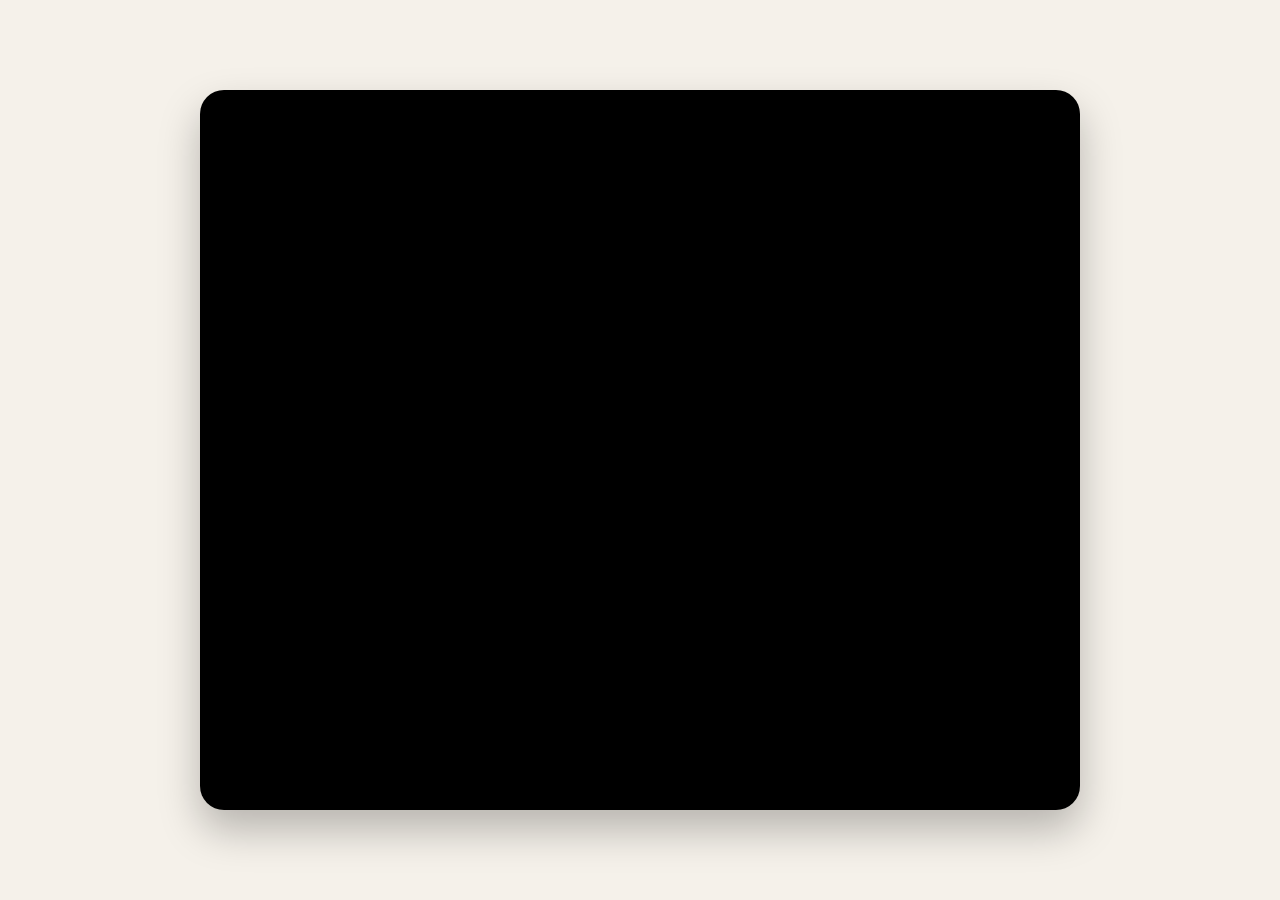
==== index.html @ 46df94d5 "Add interactive story structure with video choices and review modal - Created index.html for the mai" ====
<!doctype html>
<html lang="en">
<head>
  <meta charset="utf-8" />
  <meta name="viewport" content="width=device-width, initial-scale=1" />
  <title>Interactive Story</title>
  <link rel="stylesheet" href="styles.css">
</head>

<body>
  <div class="video-container">
    <video id="mainVideo" autoplay muted playsinline>
      <source src="Videos/vid1.mp4" type="video/mp4">
      Your browser does not support the video tag.
    </video>

    <!-- Choice overlay -->
    <div class="overlay" id="choiceOverlay">
      <div class="choices">
        <button class="btn" data-video="Videos/vid2.mp4">Option A</button>
        <button class="btn" data-video="Videos/vid3.mp4">Option B</button>
      </div>
    </div>

    <!-- End screen overlay -->
    <div class="overlay" id="endOverlay">
      <div class="end-card" id="endCard"></div>

      <!-- Review modal -->
      <div class="modal" id="reviewModal" aria-hidden="true">
        <div class="modal-card" role="dialog" aria-modal="true">
          <h4>Review</h4>
          <p id="reviewText"></p>
          <div class="modal-actions">
            <button class="btn-close" id="closeReviewBtn">Close</button>
          </div>
        </div>
      </div>
    </div>
  </div>

  <script src="script.js"></script>
</body>
</html>
---- styles.css ----
html, body{
  margin: 0;
  padding: 0;
  height: 100vh;
  background: #f5f1ea;
  font-family: Arial, sans-serif;
  display: flex;
  justify-content: center;
  align-items: center;
}

/* 80% centered container */
.video-container{
  position: relative;
  width: 80%;
  max-width: 1100px;
  height: 80vh;
  background: #000;
  border-radius: 24px;
  overflow: hidden;
  box-shadow: 0 20px 40px rgba(0,0,0,0.25);
}

/* Video */
video{
  width: 100%;
  height: 100%;
  object-fit: cover;
  opacity: 1;
  transition: opacity 500ms ease;
}

video.fade-out{
  opacity: 0;
}

/* Generic overlay */
.overlay{
  position: absolute;
  inset: 0;
  display: flex;
  justify-content: center;
  align-items: center;
  background: rgba(0,0,0,0.45);
  opacity: 0;
  pointer-events: none;
  transition: opacity 300ms ease;
}

.overlay.show{
  opacity: 1;
  pointer-events: all;
}

/* Choice buttons */
.choices{
  display: flex;
  gap: 28px;
}

.btn{
  padding: 16px 40px;
  border: none;
  border-radius: 14px;
  font-size: 16px;
  cursor: pointer;
  background: #fff;
  transition: transform 0.18s ease;
}

.btn:hover{
  transform: scale(1.06);
}

/* End screen card */
.end-card{
  background: #e6cbe3;
  color: #374151;
  padding: 50px;
  border-radius: 20px;
  text-align: center;
  width: min(800px, 90%);
  box-shadow: 0 10px 30px rgba(0,0,0,0.15);
}

.end-card h2{
  margin: 0 0 18px;
  font-size: 42px;
}

/* Modal on top of end overlay */
.modal{
  position: absolute;
  inset: 0;
  display: flex;
  justify-content: center;
  align-items: center;
  background: rgba(0,0,0,0.6);
  opacity: 0;
  pointer-events: none;
  transition: opacity 200ms ease;
}

.modal.show{
  opacity: 1;
  pointer-events: all;
}

.modal-card{
  background: #fff;
  padding: 24px;
  border-radius: 16px;
  width: min(520px, 90%);
  box-shadow: 0 18px 60px rgba(0,0,0,0.35);
}

.modal-card h4{
  margin: 0 0 10px;
  font-size: 20px;
}

.modal-card p{
  margin: 0;
  line-height: 1.55;
  font-size: 16px;
}

.modal-actions{
  text-align: right;
  margin-top: 16px;
}

.btn-close{
  padding: 10px 14px;
  border: none;
  border-radius: 10px;
  cursor: pointer;
  background: #111;
  color: #fff;
}
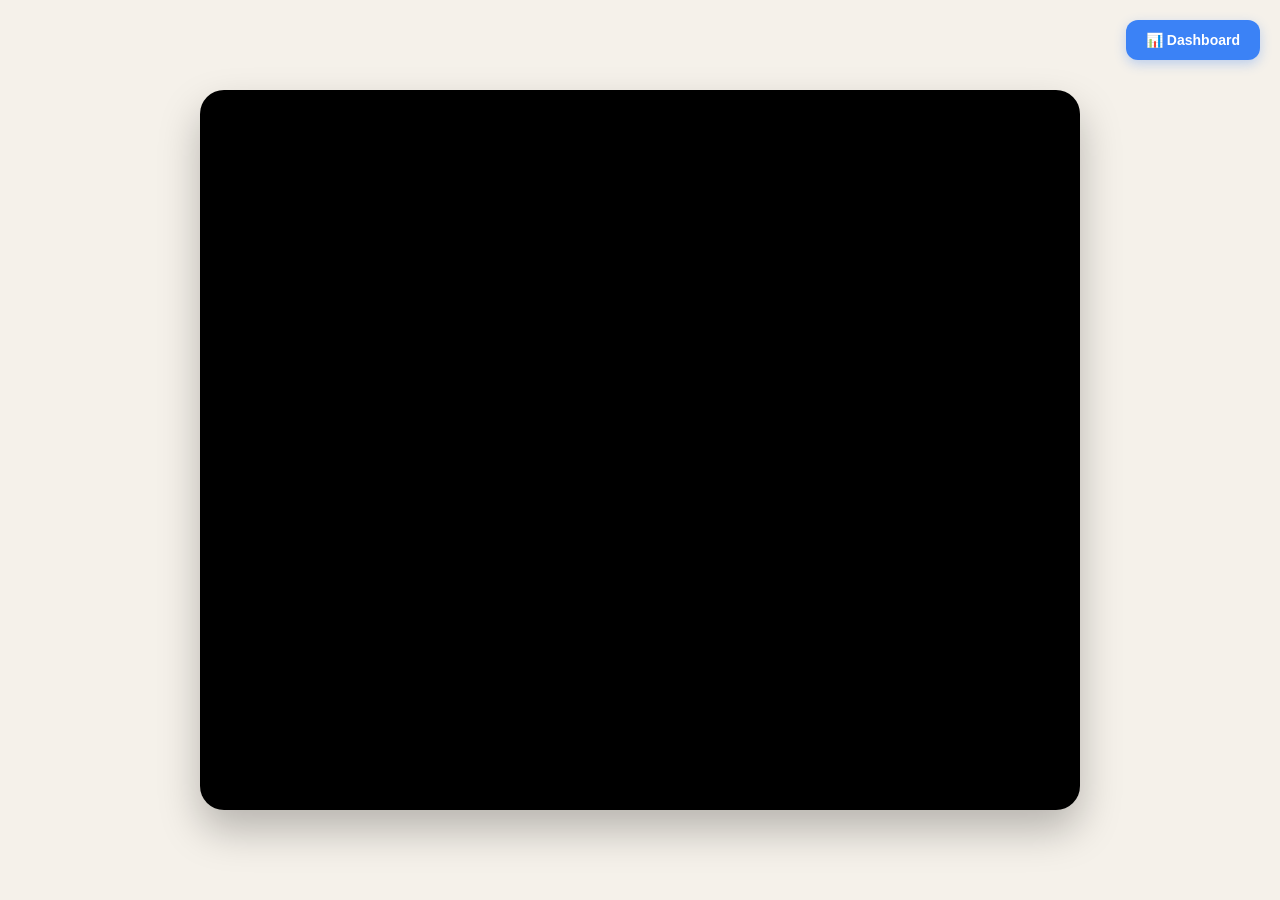
==== commit 787f2b08: "Dashboard and survey" ====
--- a/index.html
+++ b/index.html
@@ -8,6 +8,8 @@
 </head>
 
 <body>
+  <a href="dashboard.html" class="dashboard-link" title="View Dashboard">📊 Dashboard</a>
+  
   <div class="video-container">
     <video id="mainVideo" autoplay muted playsinline>
       <source src="Videos/vid1.mp4" type="video/mp4">
@@ -37,6 +39,61 @@
         </div>
       </div>
     </div>
+
+    <!-- Reflection Form Overlay -->
+    <div class="overlay" id="reflectionOverlay">
+      <div class="reflection-form-container">
+        <h2>Reflection Dashboard</h2>
+        <p class="form-subtitle">Share your thoughts about this experience</p>
+        <form id="reflectionForm">
+          <div class="form-group">
+            <label for="studentName">Your Name</label>
+            <input type="text" id="studentName" name="studentName" required placeholder="Enter your name">
+          </div>
+
+          <div class="form-group">
+            <label for="mainTakeaway">What was your main takeaway from this story?</label>
+            <textarea id="mainTakeaway" name="mainTakeaway" rows="4" required placeholder="Share your thoughts..."></textarea>
+          </div>
+
+          <div class="form-group">
+            <label for="emotionalResponse">How did this story make you feel?</label>
+            <select id="emotionalResponse" name="emotionalResponse" required>
+              <option value="">Select an emotion...</option>
+              <option value="inspired">Inspired</option>
+              <option value="thoughtful">Thoughtful</option>
+              <option value="empowered">Empowered</option>
+              <option value="curious">Curious</option>
+              <option value="concerned">Concerned</option>
+              <option value="other">Other</option>
+            </select>
+          </div>
+
+          <div class="form-group">
+            <label for="confidence">Rate your confidence level (1-10)</label>
+            <input type="range" id="confidence" name="confidence" min="1" max="10" value="5">
+            <span class="range-value" id="confidenceValue">5</span>
+          </div>
+
+          <div class="form-group">
+            <label for="additionalComments">Additional Comments (Optional)</label>
+            <textarea id="additionalComments" name="additionalComments" rows="3" placeholder="Any other thoughts you'd like to share..."></textarea>
+          </div>
+
+          <div class="form-actions">
+            <button type="submit" class="btn btn-submit">Submit Reflection</button>
+            <button type="button" class="btn btn-secondary" id="closeReflectionBtn">Close</button>
+          </div>
+        </form>
+
+        <!-- Success Message -->
+        <div class="success-message" id="successMessage">
+          <h3>✓ Thank you!</h3>
+          <p>Your reflection has been submitted successfully.</p>
+          <button class="btn" id="closeSuccessBtn">Close</button>
+        </div>
+      </div>
+    </div>
   </div>
 
   <script src="script.js"></script>
--- a/styles.css
+++ b/styles.css
@@ -7,6 +7,29 @@
   display: flex;
   justify-content: center;
   align-items: center;
+}
+
+/* Dashboard Link */
+.dashboard-link {
+  position: fixed;
+  top: 20px;
+  right: 20px;
+  background: #3b82f6;
+  color: #fff;
+  padding: 12px 20px;
+  border-radius: 12px;
+  text-decoration: none;
+  font-weight: 600;
+  font-size: 14px;
+  box-shadow: 0 4px 12px rgba(59, 130, 246, 0.3);
+  transition: all 0.2s ease;
+  z-index: 1000;
+}
+
+.dashboard-link:hover {
+  background: #2563eb;
+  transform: translateY(-2px);
+  box-shadow: 0 6px 16px rgba(59, 130, 246, 0.4);
 }
 
 /* 80% centered container */
@@ -137,4 +160,168 @@
   cursor: pointer;
   background: #111;
   color: #fff;
+}
+
+/* Reflection Form Styles */
+.reflection-form-container {
+  background: #fff;
+  padding: 40px;
+  border-radius: 20px;
+  width: min(650px, 90%);
+  max-height: 85vh;
+  overflow-y: auto;
+  box-shadow: 0 20px 60px rgba(0,0,0,0.3);
+}
+
+.reflection-form-container h2 {
+  margin: 0 0 8px;
+  font-size: 32px;
+  color: #1f2937;
+  text-align: center;
+}
+
+.form-subtitle {
+  text-align: center;
+  color: #6b7280;
+  margin: 0 0 30px;
+  font-size: 15px;
+}
+
+.form-group {
+  margin-bottom: 24px;
+}
+
+.form-group label {
+  display: block;
+  margin-bottom: 8px;
+  font-weight: 600;
+  color: #374151;
+  font-size: 15px;
+}
+
+.form-group input[type="text"],
+.form-group textarea,
+.form-group select {
+  width: 100%;
+  padding: 12px 16px;
+  border: 2px solid #e5e7eb;
+  border-radius: 10px;
+  font-size: 15px;
+  font-family: Arial, sans-serif;
+  transition: border-color 0.2s ease;
+  box-sizing: border-box;
+}
+
+.form-group input[type="text"]:focus,
+.form-group textarea:focus,
+.form-group select:focus {
+  outline: none;
+  border-color: #9333ea;
+}
+
+.form-group textarea {
+  resize: vertical;
+  min-height: 80px;
+}
+
+.form-group input[type="range"] {
+  width: calc(100% - 60px);
+  margin-right: 12px;
+  vertical-align: middle;
+}
+
+.range-value {
+  display: inline-block;
+  width: 40px;
+  text-align: center;
+  font-weight: 700;
+  font-size: 18px;
+  color: #9333ea;
+  vertical-align: middle;
+}
+
+.form-actions {
+  display: flex;
+  gap: 12px;
+  margin-top: 32px;
+}
+
+.btn-submit {
+  flex: 1;
+  background: #9333ea !important;
+  color: #fff !important;
+  font-weight: 600;
+  padding: 14px 32px !important;
+}
+
+.btn-submit:hover {
+  background: #7e22ce !important;
+}
+
+.btn-secondary {
+  flex: 0.5;
+  background: #e5e7eb !important;
+  color: #374151 !important;
+}
+
+.btn-secondary:hover {
+  background: #d1d5db !important;
+}
+
+.btn-reflection {
+  background: #9333ea !important;
+  color: #fff !important;
+}
+
+.btn-reflection:hover {
+  background: #7e22ce !important;
+}
+
+.btn-dashboard {
+  background: #3b82f6 !important;
+  color: #fff !important;
+  text-decoration: none;
+  display: inline-block;
+}
+
+.btn-dashboard:hover {
+  background: #2563eb !important;
+}
+
+/* Success Message */
+.success-message {
+  display: none;
+  text-align: center;
+  padding: 20px;
+}
+
+.success-message h3 {
+  color: #059669;
+  font-size: 28px;
+  margin: 0 0 12px;
+}
+
+.success-message p {
+  color: #6b7280;
+  margin: 0 0 24px;
+  font-size: 16px;
+}
+
+/* Scrollbar styling for form container */
+.reflection-form-container::-webkit-scrollbar {
+  width: 8px;
+}
+
+.reflection-form-container::-webkit-scrollbar-track {
+  background: #f1f1f1;
+  border-radius: 10px;
+}
+
+.reflection-form-container::-webkit-scrollbar-thumb {
+  background: #9333ea;
+  border-radius: 10px;
+}
+
+.reflection-form-container::-webkit-scrollbar-thumb:hover {
+  background: #7e22ce;
 }
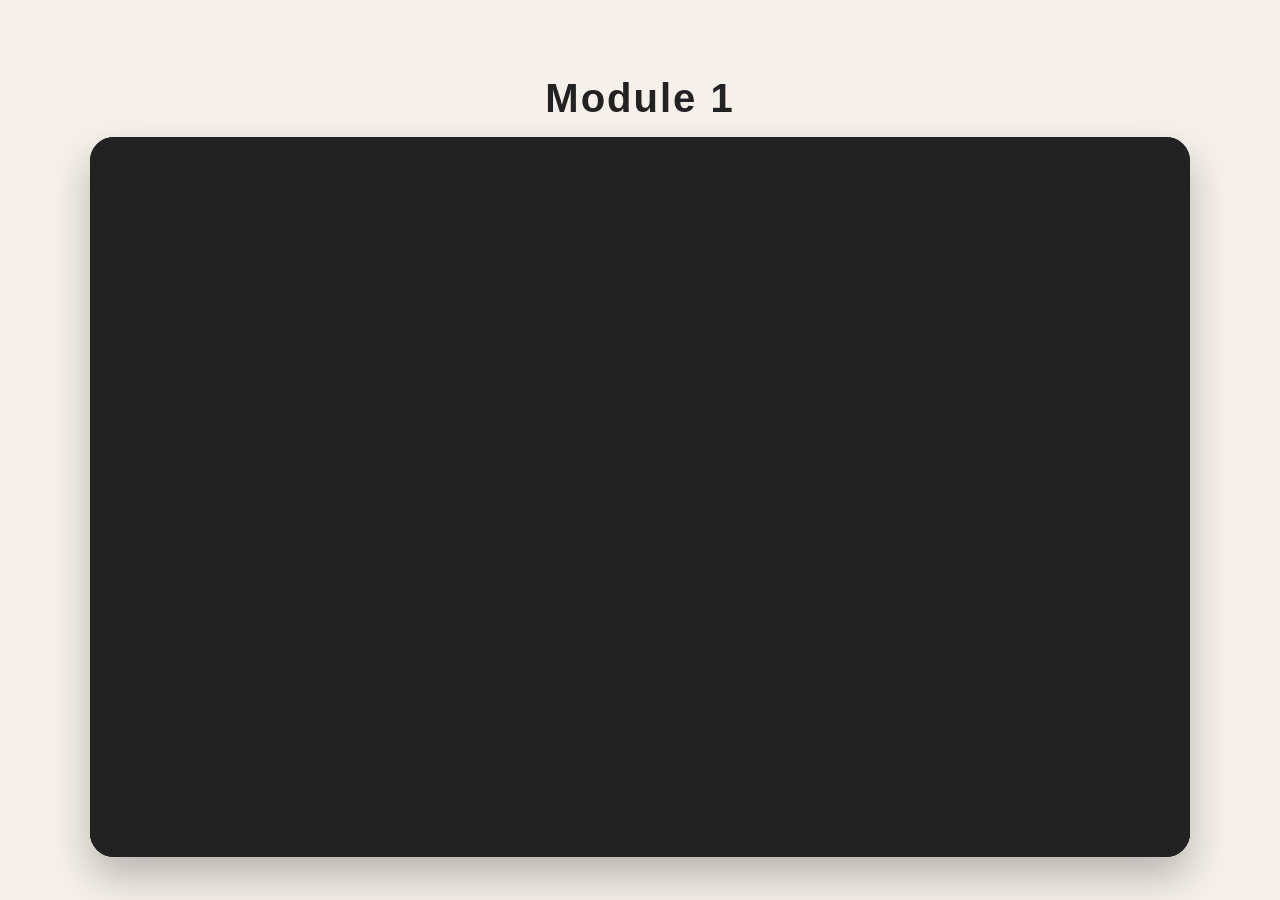
==== commit 683f37db: "Refactor layout and styles for main video module; remove dashboard link and update video transition " ====
--- a/index.html
+++ b/index.html
@@ -8,11 +8,20 @@
 </head>
 
 <body>
-  <a href="dashboard.html" class="dashboard-link" title="View Dashboard">📊 Dashboard</a>
-  
-  <div class="video-container">
+  <!-- <a href="dashboard.html" class="dashboard-link" title="View Dashboard">📊 Dashboard</a> -->
+
+  <div class="main-wrapper">
+    <h1 class="main-title">Module 1</h1>
+    <div class="video-container">
     <video id="mainVideo" autoplay muted playsinline>
       <source src="Videos/vid1.mp4" type="video/mp4">
+      <!-- Poster image to prevent black screen -->
+    </video>
+    <style>
+      #mainVideo {
+        background: #222;
+      }
+    </style>
       Your browser does not support the video tag.
     </video>
 
@@ -97,5 +106,7 @@
   </div>
 
   <script src="script.js"></script>
+    </div>
+  </div>
 </body>
 </html>
--- a/styles.css
+++ b/styles.css
@@ -1,3 +1,58 @@
+/* Ensure title is above video, not beside */
+.main-wrapper {
+  display: flex;
+  flex-direction: column;
+  align-items: center;
+  width: 100%;
+}
+
+.main-title {
+  text-align: center;
+  font-size: 2.5rem;
+  font-weight: bold;
+  margin: 32px 0 16px 0;
+  color: #222;
+  letter-spacing: 2px;
+  font-family: 'Segoe UI', Arial, sans-serif;
+}
+
+.video-container {
+  margin: 0 auto;
+}
+/* Centered main title */
+/* Overlay title on top of video */
+.main-title {
+  text-align: center;
+  font-size: 2.5rem;
+  font-weight: bold;
+  margin: 32px 0 16px 0;
+  color: #222;
+  letter-spacing: 2px;
+  font-family: 'Segoe UI', Arial, sans-serif;
+}
+
+.video-container {
+  position: relative;
+}
+/* Fade-in and fade-out for video transitions */
+#mainVideo.fade-out {
+  opacity: 0;
+  transition: opacity 0.4s ease;
+}
+#mainVideo.fade-in {
+  opacity: 1;
+  transition: opacity 0.4s ease;
+}
+/* Smooth fade-in for overlays */
+.overlay {
+  opacity: 0;
+  transition: opacity 0.5s ease;
+  pointer-events: none;
+}
+.overlay.show {
+  opacity: 1;
+  pointer-events: auto;
+}
 html, body{
   margin: 0;
   padding: 0;
@@ -32,10 +87,10 @@
   box-shadow: 0 6px 16px rgba(59, 130, 246, 0.4);
 }
 
-/* 80% centered container */
+/* 100% centered container */
 .video-container{
   position: relative;
-  width: 80%;
+  width: 100%;
   max-width: 1100px;
   height: 80vh;
   background: #000;
@@ -73,6 +128,14 @@
 .overlay.show{
   opacity: 1;
   pointer-events: all;
+}
+
+/* Reflection overlay - make it break out and appear centered */
+#reflectionOverlay {
+  position: fixed;
+  inset: 0;
+  background: rgba(0,0,0,0.75);
+  z-index: 9999;
 }
 
 /* Choice buttons */
@@ -97,9 +160,9 @@
 
 /* End screen card */
 .end-card{
-  background: #e6cbe3;
+  background: #888888;
   color: #374151;
-  padding: 50px;
+  padding: 25px;
   border-radius: 20px;
   text-align: center;
   width: min(800px, 90%);
@@ -170,7 +233,8 @@
   width: min(650px, 90%);
   max-height: 85vh;
   overflow-y: auto;
-  box-shadow: 0 20px 60px rgba(0,0,0,0.3);
+  box-shadow: 0 20px 60px rgba(0,0,0,0.5);
+  margin: 20px;
 }
 
 .reflection-form-container h2 {
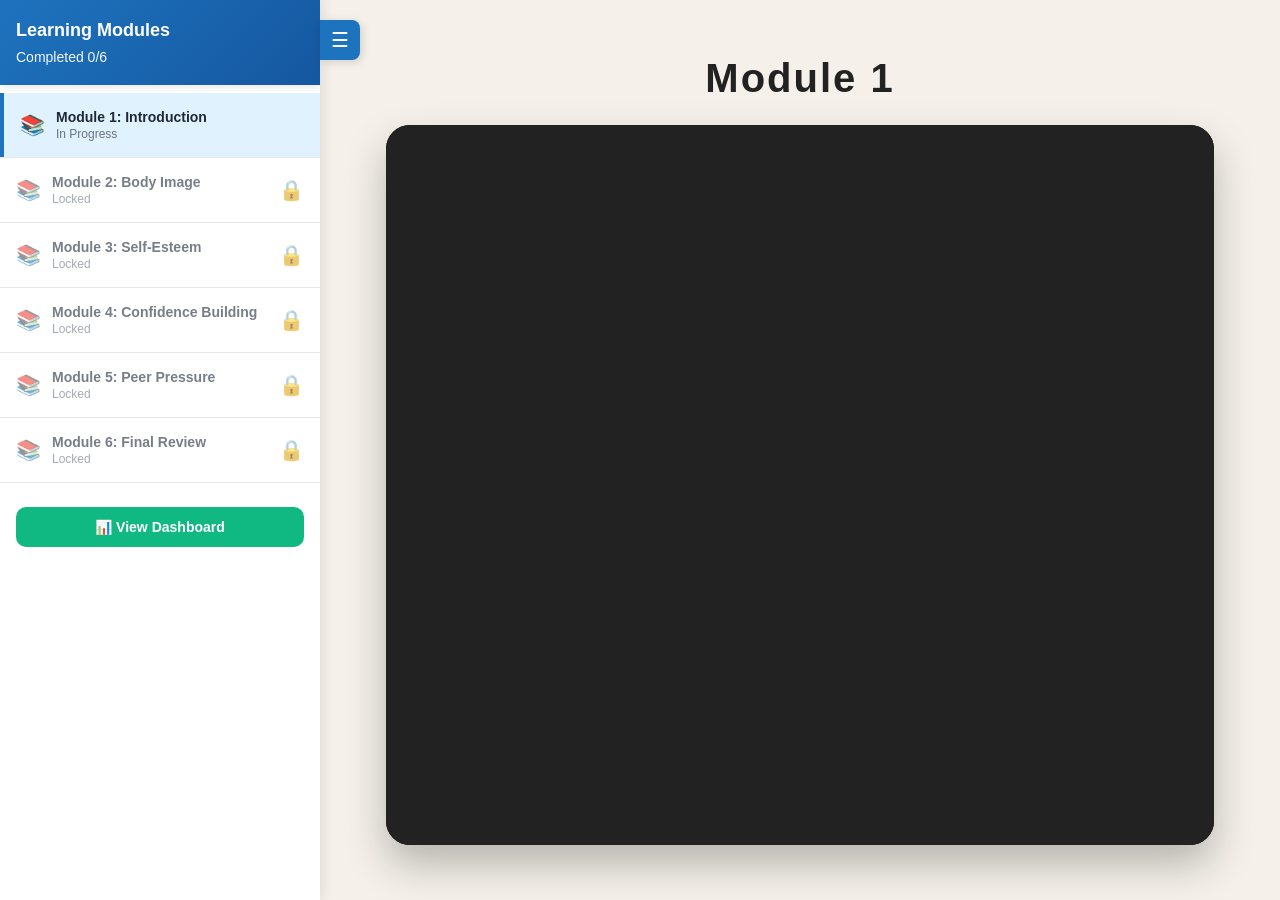
==== commit bb9e6c1a: "sidebar" ====
--- a/index.html
+++ b/index.html
@@ -8,11 +8,31 @@
 </head>
 
 <body>
-  <!-- <a href="dashboard.html" class="dashboard-link" title="View Dashboard">📊 Dashboard</a> -->
+  <!-- Sidebar Toggle Button (Outside Sidebar) -->
+  <button class="sidebar-toggle" id="sidebarToggle">
+    <span class="toggle-icon">☰</span>
+  </button>
 
-  <div class="main-wrapper">
-    <h1 class="main-title">Module 1</h1>
-    <div class="video-container">
+  <!-- Module Sidebar -->
+  <aside class="module-sidebar" id="moduleSidebar">
+    <div class="sidebar-content">
+      <div class="sidebar-header">
+        <h2>Learning Modules</h2>
+        <div class="progress-indicator" id="progressIndicator">Completed 0/6</div>
+      </div>
+      <div class="module-list" id="moduleList">
+        <!-- Modules will be dynamically inserted here -->
+      </div>
+      <a href="dashboard.html" class="dashboard-link-sidebar" title="View Dashboard">
+        📊 View Dashboard
+      </a>
+    </div>
+  </aside>
+
+  <div class="main-content">
+    <div class="main-wrapper">
+      <h1 class="main-title" id="moduleTitle">Module 1</h1>
+      <div class="video-container">
     <video id="mainVideo" autoplay muted playsinline>
       <source src="Videos/vid1.mp4" type="video/mp4">
       <!-- Poster image to prevent black screen -->
@@ -103,10 +123,9 @@
         </div>
       </div>
     </div>
+    </div>
   </div>
 
   <script src="script.js"></script>
-    </div>
-  </div>
 </body>
 </html>
--- a/styles.css
+++ b/styles.css
@@ -1,67 +1,334 @@
+/* Module Sidebar (Assessment Style) */
+.module-sidebar {
+  position: fixed;
+  left: 0;
+  top: 0;
+  width: 320px;
+  height: 100vh;
+  background: #fff;
+  box-shadow: 2px 0 12px rgba(0, 0, 0, 0.1);
+  z-index: 1000;
+  overflow-y: auto;
+  overflow-x: hidden;
+  transition: transform 0.3s ease;
+}
+
+.module-sidebar::-webkit-scrollbar {
+  width: 8px;
+}
+
+.module-sidebar::-webkit-scrollbar-track {
+  background: #f3f4f6;
+}
+
+.module-sidebar::-webkit-scrollbar-thumb {
+  background: #9ca3af;
+  border-radius: 4px;
+}
+
+.module-sidebar::-webkit-scrollbar-thumb:hover {
+  background: #6b7280;
+}
+
+.module-sidebar.collapsed {
+  transform: translateX(-320px);
+}
+
+.sidebar-toggle {
+  position: fixed;
+  left: 320px;
+  top: 20px;
+  width: 40px;
+  height: 40px;
+  background: #1e73be;
+  border: none;
+  border-radius: 0 8px 8px 0;
+  color: #fff;
+  font-size: 20px;
+  cursor: pointer;
+  display: flex;
+  align-items: center;
+  justify-content: center;
+  box-shadow: 2px 2px 8px rgba(0, 0, 0, 0.15);
+  transition: all 0.3s ease;
+  z-index: 1001;
+}
+
+.sidebar-toggle:hover {
+  background: #155a8a;
+}
+
+.sidebar-content {
+  padding: 0;
+  width: 100%;
+  box-sizing: border-box;
+}
+
+.sidebar-header {
+  background: linear-gradient(135deg, #1e73be 0%, #1557a0 100%);
+  color: #fff;
+  padding: 20px 16px;
+  box-shadow: 0 2px 8px rgba(0, 0, 0, 0.1);
+}
+
+.sidebar-header h2 {
+  margin: 0 0 8px;
+  font-size: 18px;
+  font-weight: 700;
+  word-wrap: break-word;
+}
+
+.progress-indicator {
+  font-size: 14px;
+  opacity: 0.95;
+  font-weight: 500;
+}
+
+.module-list {
+  padding: 8px 0;
+}
+
+.module-item-wrapper {
+  border-bottom: 1px solid #e5e7eb;
+}
+
+.module-item {
+  display: flex;
+  align-items: center;
+  justify-content: space-between;
+  padding: 16px;
+  cursor: pointer;
+  transition: background 0.2s ease;
+  background: #fff;
+  border: none;
+  width: 100%;
+  text-align: left;
+  font-family: Arial, sans-serif;
+  box-sizing: border-box;
+}
+
+.module-item:hover:not(.locked) {
+  background: #f3f4f6;
+}
+
+.module-item.active {
+  background: #e0f2fe;
+  border-left: 4px solid #1e73be;
+}
+
+.module-item.locked {
+  cursor: not-allowed;
+  opacity: 0.6;
+}
+
+.module-item-left {
+  display: flex;
+  align-items: center;
+  gap: 12px;
+  flex: 1;
+}
+
+.module-icon {
+  font-size: 20px;
+  width: 24px;
+  text-align: center;
+}
+
+.module-info {
+  flex: 1;
+}
+
+.module-name {
+  font-size: 14px;
+  font-weight: 600;
+  color: #1f2937;
+  margin-bottom: 2px;
+  word-wrap: break-word;
+  overflow-wrap: break-word;
+}
+
+.module-status-text {
+  font-size: 12px;
+  color: #6b7280;
+}
+
+.module-status-icon {
+  font-size: 20px;
+  min-width: 24px;
+}
+
+.module-status-icon.completed {
+  color: #10b981;
+}
+
+.module-status-icon.locked {
+  color: #9ca3af;
+}
+
+.dashboard-link-sidebar {
+  display: block;
+  margin: 16px;
+  padding: 12px 16px;
+  background: #10b981;
+  color: #fff;
+  text-decoration: none;
+  border-radius: 10px;
+  text-align: center;
+  font-weight: 600;
+  font-size: 14px;
+  transition: background 0.2s ease;
+  box-sizing: border-box;
+}
+
+.dashboard-link-sidebar:hover {
+  background: #059669;
+}
+
+/* Module Unlocked Notification */
+.module-unlocked-notification {
+  position: fixed;
+  top: 20px;
+  right: 24px;
+  background: #fff;
+  border-radius: 16px;
+  padding: 20px 24px;
+  box-shadow: 0 10px 30px rgba(0, 0, 0, 0.2);
+  z-index: 10000;
+  opacity: 0;
+  transform: translateX(400px);
+  transition: all 0.3s ease;
+  border: 2px solid #10b981;
+}
+
+.module-unlocked-notification.show {
+  opacity: 1;
+  transform: translateX(0);
+}
+
+.notification-content {
+  display: flex;
+  align-items: center;
+  gap: 16px;
+}
+
+.notification-icon {
+  font-size: 32px;
+}
+
+.notification-title {
+  font-weight: 700;
+  font-size: 16px;
+  color: #1f2937;
+  margin-bottom: 4px;
+}
+
+.notification-text {
+  font-size: 14px;
+  color: #6b7280;
+}
+
+/* Adjust main content for sidebar */
+.main-content {
+  margin-left: 320px;
+  transition: margin-left 0.3s ease;
+  min-height: 100vh;
+  display: flex;
+  justify-content: center;
+  align-items: center;
+  padding: 20px;
+  box-sizing: border-box;
+}
+
+.module-sidebar.collapsed ~ .main-content {
+  margin-left: 0;
+}
+
+/* Adjust body padding */
+body {
+  padding-top: 0;
+  margin: 0;
+}
+
 /* Ensure title is above video, not beside */
 .main-wrapper {
   display: flex;
   flex-direction: column;
   align-items: center;
   width: 100%;
+  max-width: 1200px;
+  margin: 0 auto;
 }
 
 .main-title {
   text-align: center;
   font-size: 2.5rem;
   font-weight: bold;
-  margin: 32px 0 16px 0;
+  margin: 0 0 24px 0;
   color: #222;
   letter-spacing: 2px;
   font-family: 'Segoe UI', Arial, sans-serif;
-}
-
-.video-container {
-  margin: 0 auto;
-}
-/* Centered main title */
-/* Overlay title on top of video */
-.main-title {
-  text-align: center;
-  font-size: 2.5rem;
-  font-weight: bold;
-  margin: 32px 0 16px 0;
-  color: #222;
-  letter-spacing: 2px;
-  font-family: 'Segoe UI', Arial, sans-serif;
+  width: 100%;
 }
 
 .video-container {
   position: relative;
-}
-/* Fade-in and fade-out for video transitions */
+  width: 90%;
+  max-width: 1100px;
+  height: 80vh;
+  background: #000;
+  border-radius: 24px;
+  overflow: hidden;
+  box-shadow: 0 20px 40px rgba(0,0,0,0.25);
+}
+
+/* Video */
+video{
+  width: 100%;
+  height: 100%;
+  object-fit: cover;
+  opacity: 1;
+  transition: opacity 500ms ease;
+  display: block;
+}
+
+video.fade-out{
+  opacity: 0;
+}
+
 #mainVideo.fade-out {
   opacity: 0;
   transition: opacity 0.4s ease;
 }
+
 #mainVideo.fade-in {
   opacity: 1;
   transition: opacity 0.4s ease;
 }
-/* Smooth fade-in for overlays */
-.overlay {
+
+/* Generic overlay */
+.overlay{
+  position: absolute;
+  inset: 0;
+  display: flex;
+  justify-content: center;
+  align-items: center;
+  background: rgba(0,0,0,0.45);
   opacity: 0;
-  transition: opacity 0.5s ease;
   pointer-events: none;
-}
-.overlay.show {
+  transition: opacity 300ms ease;
+}
+
+.overlay.show{
   opacity: 1;
-  pointer-events: auto;
+  pointer-events: all;
 }
 html, body{
   margin: 0;
   padding: 0;
-  height: 100vh;
+  min-height: 100vh;
   background: #f5f1ea;
   font-family: Arial, sans-serif;
-  display: flex;
-  justify-content: center;
-  align-items: center;
+  overflow-x: hidden;
 }
 
 /* Dashboard Link */
@@ -87,49 +354,6 @@
   box-shadow: 0 6px 16px rgba(59, 130, 246, 0.4);
 }
 
-/* 100% centered container */
-.video-container{
-  position: relative;
-  width: 100%;
-  max-width: 1100px;
-  height: 80vh;
-  background: #000;
-  border-radius: 24px;
-  overflow: hidden;
-  box-shadow: 0 20px 40px rgba(0,0,0,0.25);
-}
-
-/* Video */
-video{
-  width: 100%;
-  height: 100%;
-  object-fit: cover;
-  opacity: 1;
-  transition: opacity 500ms ease;
-}
-
-video.fade-out{
-  opacity: 0;
-}
-
-/* Generic overlay */
-.overlay{
-  position: absolute;
-  inset: 0;
-  display: flex;
-  justify-content: center;
-  align-items: center;
-  background: rgba(0,0,0,0.45);
-  opacity: 0;
-  pointer-events: none;
-  transition: opacity 300ms ease;
-}
-
-.overlay.show{
-  opacity: 1;
-  pointer-events: all;
-}
-
 /* Reflection overlay - make it break out and appear centered */
 #reflectionOverlay {
   position: fixed;
@@ -388,4 +612,61 @@
 
 .reflection-form-container::-webkit-scrollbar-thumb:hover {
   background: #7e22ce;
+}
+
+/* Responsive Design */
+@media (max-width: 768px) {
+  .module-sidebar {
+    width: 280px;
+  }
+  
+  .module-sidebar.collapsed {
+    transform: translateX(-280px);
+  }
+  
+  .main-content {
+    margin-left: 0;
+    padding: 12px;
+  }
+  
+  .module-sidebar:not(.collapsed) ~ .main-content {
+    margin-left: 280px;
+  }
+  
+  .main-wrapper {
+    width: 100%;
+  }
+  
+  .main-title {
+    font-size: 1.8rem;
+    margin: 0 0 16px 0;
+  }
+  
+  .video-container {
+    width: 100%;
+    height: 60vh;
+    border-radius: 16px;
+  }
+  
+  .module-unlocked-notification {
+    right: 12px;
+    left: 12px;
+    top: 20px;
+  }
+  
+  .notification-content {
+    gap: 12px;
+  }
+  
+  .notification-icon {
+    font-size: 24px;
+  }
+  
+  .notification-title {
+    font-size: 14px;
+  }
+  
+  .notification-text {
+    font-size: 12px;
+  }
 }
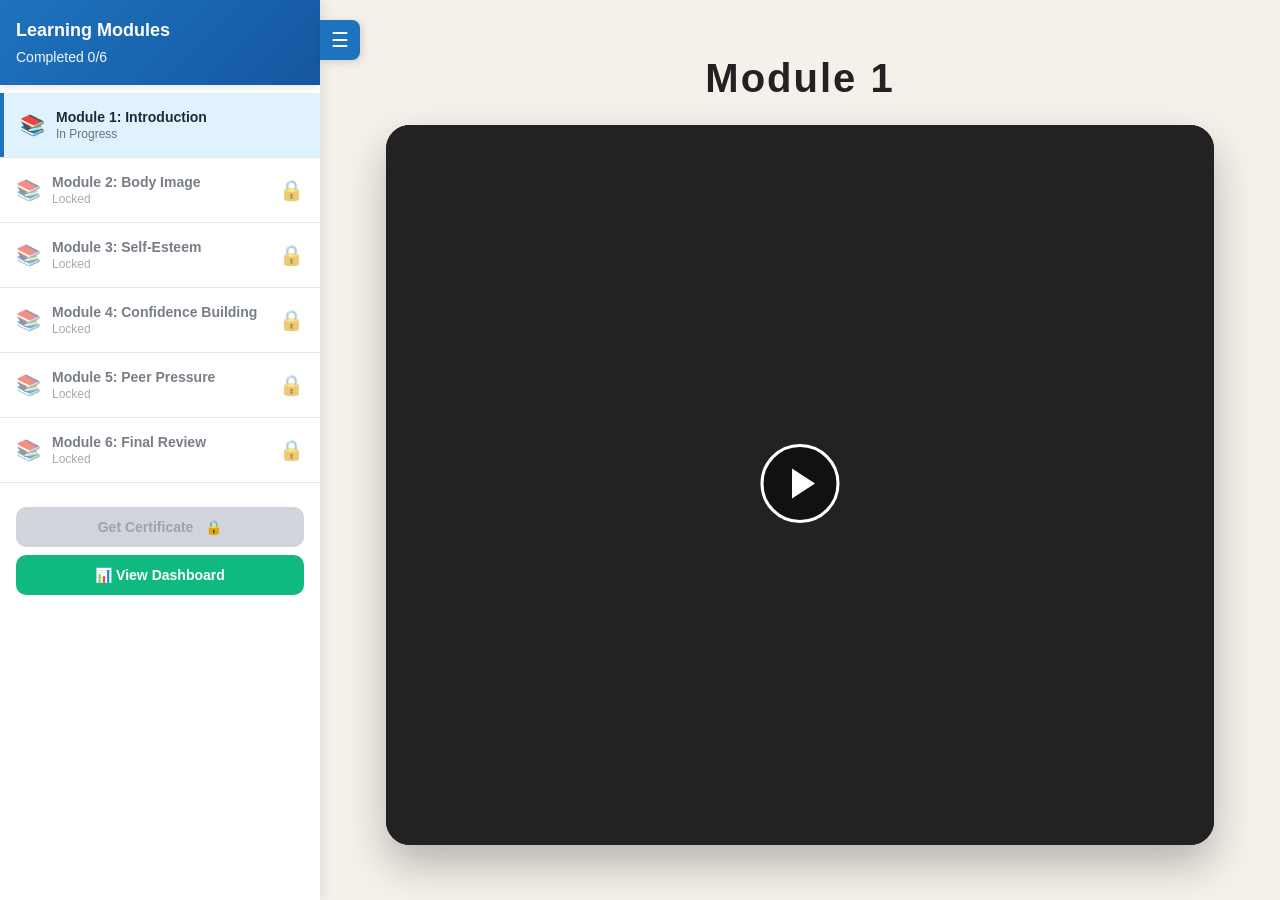
==== commit 896fd3d9: "Add certificate generation feature with UI and functionality; include play button for video replay" ====
--- a/index.html
+++ b/index.html
@@ -23,6 +23,11 @@
       <div class="module-list" id="moduleList">
         <!-- Modules will be dynamically inserted here -->
       </div>
+      <a href="certification.html" class="certificate-link-sidebar" id="certificateLink" title="Get Your Certificate">
+        <span class="cert-icon" id="certIcon">🏆</span> Get Certificate
+        <span class="cert-lock-icon" id="certLockIcon">🔒</span>
+        <span class="cert-tooltip" id="certTooltip">Complete all 6 modules to unlock</span>
+      </a>
       <a href="dashboard.html" class="dashboard-link-sidebar" title="View Dashboard">
         📊 View Dashboard
       </a>
@@ -33,23 +38,28 @@
     <div class="main-wrapper">
       <h1 class="main-title" id="moduleTitle">Module 1</h1>
       <div class="video-container">
-    <video id="mainVideo" autoplay muted playsinline>
+    <video id="mainVideo" muted playsinline>
       <source src="Videos/vid1.mp4" type="video/mp4">
-      <!-- Poster image to prevent black screen -->
+      Your browser does not support the video tag.
     </video>
+    <button class="play-button" id="playButton">
+      <svg width="80" height="80" viewBox="0 0 80 80" fill="none">
+        <circle cx="40" cy="40" r="38" stroke="white" stroke-width="3" fill="rgba(0,0,0,0.5)"/>
+        <path d="M32 25L55 40L32 55V25Z" fill="white"/>
+      </svg>
+    </button>
     <style>
       #mainVideo {
         background: #222;
       }
     </style>
-      Your browser does not support the video tag.
-    </video>
 
     <!-- Choice overlay -->
     <div class="overlay" id="choiceOverlay">
       <div class="choices">
         <button class="btn" data-video="Videos/vid2.mp4">Option A</button>
         <button class="btn" data-video="Videos/vid3.mp4">Option B</button>
+        <button class="btn btn-replay" id="replayBtn">🔄 Replay</button>
       </div>
     </div>
 
--- a/styles.css
+++ b/styles.css
@@ -165,9 +165,82 @@
   color: #9ca3af;
 }
 
+.certificate-link-sidebar {
+  display: block;
+  margin: 16px 16px 8px 16px;
+  padding: 12px 16px;
+  background: #f59e0b;
+  color: #fff;
+  text-decoration: none;
+  border-radius: 10px;
+  text-align: center;
+  font-weight: 600;
+  font-size: 14px;
+  transition: all 0.2s ease;
+  box-sizing: border-box;
+  position: relative;
+}
+
+.certificate-link-sidebar:hover:not(.disabled) {
+  background: #d97706;
+}
+
+.certificate-link-sidebar.disabled {
+  background: #d1d5db;
+  color: #9ca3af;
+  cursor: not-allowed;
+  pointer-events: all;
+}
+
+.cert-lock-icon {
+  display: none;
+  margin-left: 8px;
+}
+
+.certificate-link-sidebar.disabled .cert-lock-icon {
+  display: inline;
+}
+
+.certificate-link-sidebar.disabled .cert-icon {
+  display: none;
+}
+
+.cert-tooltip {
+  visibility: hidden;
+  opacity: 0;
+  position: absolute;
+  bottom: 110%;
+  left: 50%;
+  transform: translateX(-50%);
+  background: #1f2937;
+  color: #fff;
+  padding: 8px 12px;
+  border-radius: 6px;
+  font-size: 12px;
+  white-space: nowrap;
+  transition: all 0.2s ease;
+  z-index: 1000;
+  pointer-events: none;
+}
+
+.cert-tooltip::after {
+  content: '';
+  position: absolute;
+  top: 100%;
+  left: 50%;
+  transform: translateX(-50%);
+  border: 6px solid transparent;
+  border-top-color: #1f2937;
+}
+
+.certificate-link-sidebar.disabled:hover .cert-tooltip {
+  visibility: visible;
+  opacity: 1;
+}
+
 .dashboard-link-sidebar {
   display: block;
-  margin: 16px;
+  margin: 8px 16px 16px 16px;
   padding: 12px 16px;
   background: #10b981;
   color: #fff;
@@ -293,6 +366,33 @@
 
 video.fade-out{
   opacity: 0;
+}
+
+/* Play Button */
+.play-button {
+  position: absolute;
+  top: 50%;
+  left: 50%;
+  transform: translate(-50%, -50%);
+  background: transparent;
+  border: none;
+  cursor: pointer;
+  z-index: 10;
+  transition: all 0.3s ease;
+  padding: 0;
+}
+
+.play-button:hover {
+  transform: translate(-50%, -50%) scale(1.1);
+}
+
+.play-button:active {
+  transform: translate(-50%, -50%) scale(0.95);
+}
+
+.play-button.hidden {
+  opacity: 0;
+  pointer-events: none;
 }
 
 #mainVideo.fade-out {
@@ -365,7 +465,13 @@
 /* Choice buttons */
 .choices{
   display: flex;
-  gap: 28px;
+  flex-direction: column;
+  gap: 20px;
+  align-items: center;
+}
+
+.choices .btn:not(.btn-replay) {
+  min-width: 200px;
 }
 
 .btn{
@@ -381,6 +487,20 @@
 .btn:hover{
   transform: scale(1.06);
 }
+
+.btn-replay {
+  background: linear-gradient(135deg, #6366f1 0%, #8b5cf6 100%);
+  color: white;
+  font-weight: 600;
+  padding: 12px 32px;
+  font-size: 15px;
+  margin-top: 8px;
+}
+
+.btn-replay:hover {
+  background: linear-gradient(135deg, #4f46e5 0%, #7c3aed 100%);
+}
+
 
 /* End screen card */
 .end-card{
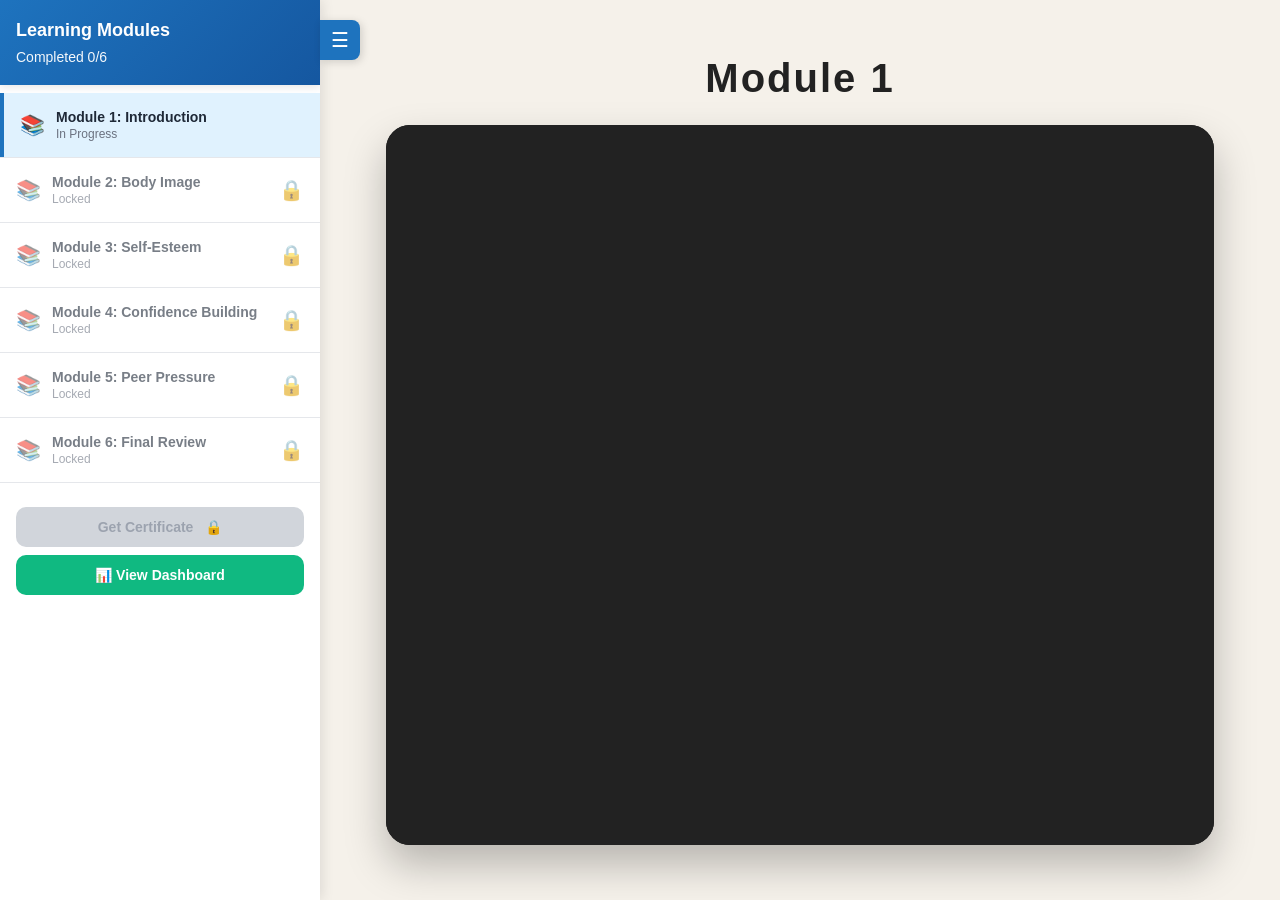
==== commit 79c99ee8: "Refactor video module to use YouTube API; remove local video files and update UI for choice interact" ====
--- a/index.html
+++ b/index.html
@@ -5,6 +5,7 @@
   <meta name="viewport" content="width=device-width, initial-scale=1" />
   <title>Interactive Story</title>
   <link rel="stylesheet" href="styles.css">
+  <script src="https://www.youtube.com/iframe_api"></script>
 </head>
 
 <body>
@@ -38,45 +39,37 @@
     <div class="main-wrapper">
       <h1 class="main-title" id="moduleTitle">Module 1</h1>
       <div class="video-container">
-    <video id="mainVideo" muted playsinline>
-      <source src="Videos/vid1.mp4" type="video/mp4">
-      Your browser does not support the video tag.
-    </video>
-    <button class="play-button" id="playButton">
-      <svg width="80" height="80" viewBox="0 0 80 80" fill="none">
-        <circle cx="40" cy="40" r="38" stroke="white" stroke-width="3" fill="rgba(0,0,0,0.5)"/>
-        <path d="M32 25L55 40L32 55V25Z" fill="white"/>
-      </svg>
-    </button>
+    <div id="mainVideo"></div>
     <style>
       #mainVideo {
+        width: 100%;
+        height: 100%;
         background: #222;
+      }
+      .video-container {
+        position: relative;
       }
     </style>
 
     <!-- Choice overlay -->
     <div class="overlay" id="choiceOverlay">
-      <div class="choices">
-        <button class="btn" data-video="Videos/vid2.mp4">Option A</button>
-        <button class="btn" data-video="Videos/vid3.mp4">Option B</button>
-        <button class="btn btn-replay" id="replayBtn">🔄 Replay</button>
+      <div class="choice-content">
+        <h2 class="choice-title" id="choiceTitle">What would you do?</h2>
+        <p class="choice-description" id="choiceDescription">Think carefully about your decision. Each choice leads to different outcomes.</p>
+        <div class="choices">
+          <button class="btn" data-video="vid2">Option A: See the Consequence</button>
+          <button class="btn" data-video="vid5">Option B: Natural Beauty</button>
+          <div class="choice-controls">
+            <button class="btn btn-back" id="goBackBtn" style="display: none;">← Go Back</button>
+            <button class="btn btn-replay" id="replayBtn">🔄 Replay</button>
+          </div>
+        </div>
       </div>
     </div>
 
     <!-- End screen overlay -->
     <div class="overlay" id="endOverlay">
       <div class="end-card" id="endCard"></div>
-
-      <!-- Review modal -->
-      <div class="modal" id="reviewModal" aria-hidden="true">
-        <div class="modal-card" role="dialog" aria-modal="true">
-          <h4>Review</h4>
-          <p id="reviewText"></p>
-          <div class="modal-actions">
-            <button class="btn-close" id="closeReviewBtn">Close</button>
-          </div>
-        </div>
-      </div>
     </div>
 
     <!-- Reflection Form Overlay -->
--- a/styles.css
+++ b/styles.css
@@ -462,16 +462,56 @@
   z-index: 9999;
 }
 
+/* Choice content wrapper */
+.choice-content {
+  display: flex;
+  flex-direction: column;
+  align-items: center;
+  gap: 30px;
+  max-width: 600px;
+  padding: 40px;
+  background: rgba(255, 255, 255, 0.95);
+  border-radius: 20px;
+  box-shadow: 0 10px 40px rgba(0, 0, 0, 0.3);
+}
+
+.choice-title {
+  font-size: 32px;
+  font-weight: 700;
+  color: #1f2937;
+  margin: 0;
+  text-align: center;
+  line-height: 1.3;
+}
+
+.choice-description {
+  font-size: 16px;
+  color: #6b7280;
+  margin: 0;
+  text-align: center;
+  line-height: 1.6;
+  max-width: 500px;
+}
+
 /* Choice buttons */
 .choices{
   display: flex;
   flex-direction: column;
   gap: 20px;
   align-items: center;
-}
-
-.choices .btn:not(.btn-replay) {
+  width: 100%;
+}
+
+.choices .btn:not(.btn-replay):not(.btn-back) {
   min-width: 200px;
+}
+
+.choice-controls {
+  display: flex;
+  gap: 12px;
+  justify-content: center;
+  flex-wrap: wrap;
+  margin-top: 8px;
 }
 
 .btn{
@@ -494,13 +534,23 @@
   font-weight: 600;
   padding: 12px 32px;
   font-size: 15px;
-  margin-top: 8px;
 }
 
 .btn-replay:hover {
   background: linear-gradient(135deg, #4f46e5 0%, #7c3aed 100%);
 }
 
+.btn-back {
+  background: linear-gradient(135deg, #64748b 0%, #475569 100%);
+  color: white;
+  font-weight: 600;
+  padding: 12px 32px;
+  font-size: 15px;
+}
+
+.btn-back:hover {
+  background: linear-gradient(135deg, #475569 0%, #334155 100%);
+}
 
 /* End screen card */
 .end-card{
@@ -789,4 +839,18 @@
   .notification-text {
     font-size: 12px;
   }
+  
+  .choice-content {
+    padding: 24px;
+    gap: 20px;
+    max-width: 90%;
+  }
+  
+  .choice-title {
+    font-size: 24px;
+  }
+  
+  .choice-description {
+    font-size: 14px;
+  }
 }
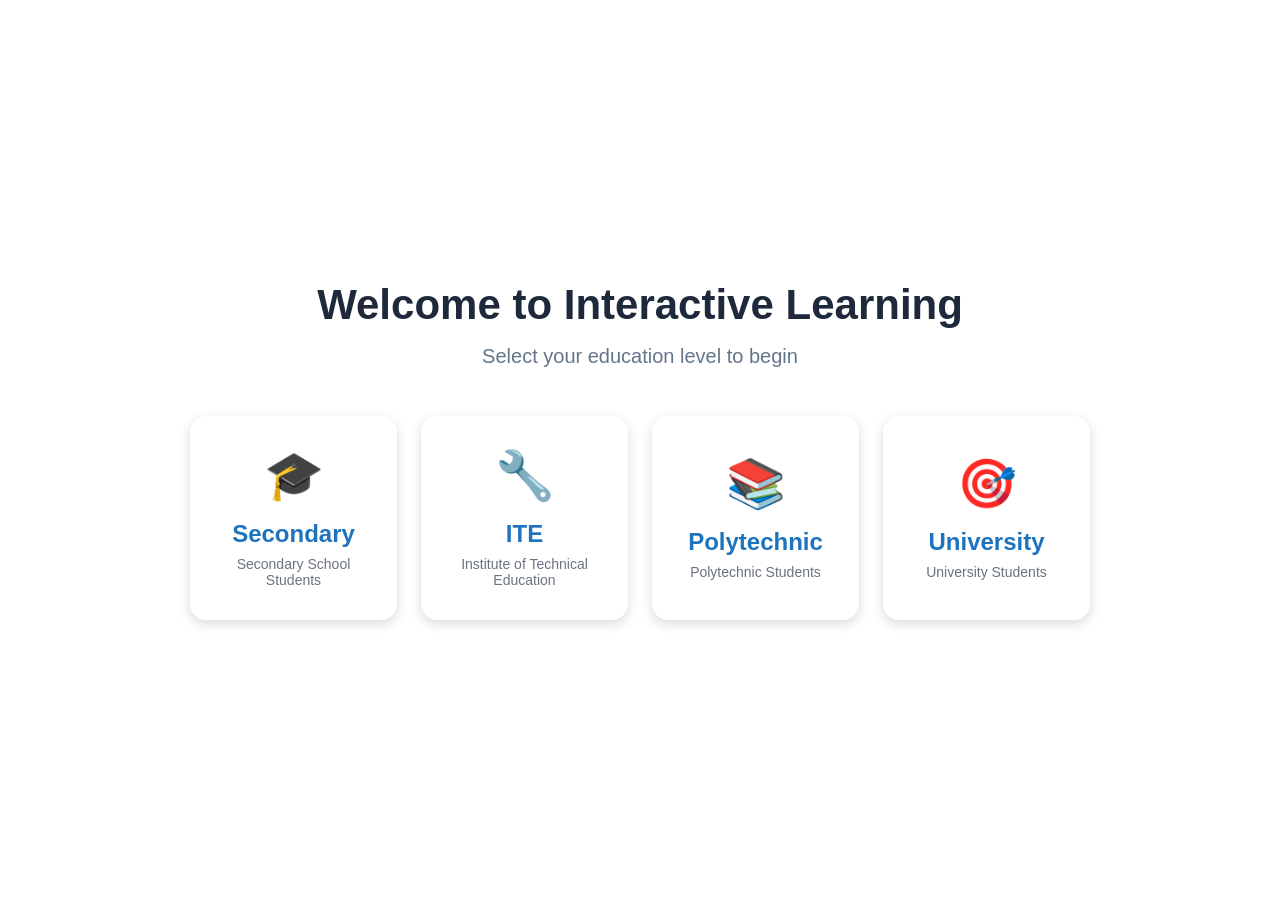
==== commit 95b0bc74: "selection" ====
--- a/index.html
+++ b/index.html
@@ -9,6 +9,42 @@
 </head>
 
 <body>
+  <!-- Education Level Selection Screen -->
+  <div class="education-selection-overlay" id="educationSelectionOverlay">
+    <div class="education-selection-container">
+      <h1 class="education-selection-title">Welcome to Interactive Learning</h1>
+      <p class="education-selection-subtitle">Select your education level to begin</p>
+      <div class="education-options">
+        <button class="education-option" data-level="secondary">
+          <div class="education-icon">🎓</div>
+          <div class="education-name">Secondary</div>
+          <div class="education-description">Secondary School Students</div>
+        </button>
+        <button class="education-option" data-level="ite">
+          <div class="education-icon">🔧</div>
+          <div class="education-name">ITE</div>
+          <div class="education-description">Institute of Technical Education</div>
+        </button>
+        <button class="education-option" data-level="polytechnic">
+          <div class="education-icon">📚</div>
+          <div class="education-name">Polytechnic</div>
+          <div class="education-description">Polytechnic Students</div>
+        </button>
+        <button class="education-option" data-level="university">
+          <div class="education-icon">🎯</div>
+          <div class="education-name">University</div>
+          <div class="education-description">University Students</div>
+        </button>
+      </div>
+    </div>
+  </div>
+
+  <!-- Return to Selection Button -->
+  <button class="return-to-selection" id="returnToSelectionBtn" title="Change Education Level">
+    <span class="return-icon">↩</span>
+    <span class="return-text">Change Level</span>
+  </button>
+
   <!-- Sidebar Toggle Button (Outside Sidebar) -->
   <button class="sidebar-toggle" id="sidebarToggle">
     <span class="toggle-icon">☰</span>
--- a/styles.css
+++ b/styles.css
@@ -1,3 +1,167 @@
+/* Education Level Selection Screen */
+.education-selection-overlay {
+  position: fixed;
+  top: 0;
+  left: 0;
+  width: 100%;
+  height: 100vh;
+  background: #ffffff;
+  display: flex;
+  align-items: center;
+  justify-content: center;
+  z-index: 9999;
+  opacity: 1;
+  transition: opacity 0.3s ease;
+}
+
+.education-selection-overlay.hidden {
+  opacity: 0;
+  pointer-events: none;
+}
+
+.education-selection-container {
+  text-align: center;
+  padding: 40px;
+  max-width: 900px;
+  width: 90%;
+}
+
+.education-selection-title {
+  color: #1e293b;
+  font-size: 42px;
+  margin: 0 0 16px;
+  font-weight: 700;
+  text-shadow: none;
+}
+
+.education-selection-subtitle {
+  color: #64748b;
+  font-size: 20px;
+  margin: 0 0 48px;
+  font-weight: 400;
+}
+
+.education-options {
+  display: grid;
+  grid-template-columns: repeat(auto-fit, minmax(200px, 1fr));
+  gap: 24px;
+  margin-top: 32px;
+}
+
+.education-option {
+  background: #ffffff;
+  border: none;
+  border-radius: 16px;
+  padding: 32px 24px;
+  cursor: pointer;
+  transition: all 0.3s ease;
+  box-shadow: 0 4px 12px rgba(0, 0, 0, 0.15);
+  text-align: center;
+}
+
+.education-option:hover {
+  transform: translateY(-8px);
+  box-shadow: 0 12px 24px rgba(0, 0, 0, 0.25);
+  background: #f8f9fa;
+}
+
+.education-option:active {
+  transform: translateY(-4px);
+}
+
+.education-icon {
+  font-size: 48px;
+  margin-bottom: 16px;
+}
+
+.education-name {
+  font-size: 24px;
+  font-weight: 700;
+  color: #1e73be;
+  margin-bottom: 8px;
+}
+
+.education-description {
+  font-size: 14px;
+  color: #6b7280;
+  margin: 0;
+}
+
+@media (max-width: 768px) {
+  .education-selection-title {
+    font-size: 32px;
+  }
+  
+  .education-selection-subtitle {
+    font-size: 16px;
+    margin-bottom: 32px;
+  }
+  
+  .education-options {
+    grid-template-columns: 1fr;
+    gap: 16px;
+  }
+  
+  .education-option {
+    padding: 24px 20px;
+  }
+}
+
+/* Return to Selection Button */
+.return-to-selection {
+  position: fixed;
+  top: 20px;
+  right: 20px;
+  display: flex;
+  align-items: center;
+  gap: 8px;
+  background: #1e73be;
+  color: #fff;
+  border: none;
+  border-radius: 8px;
+  padding: 12px 20px;
+  font-size: 14px;
+  font-weight: 600;
+  cursor: pointer;
+  box-shadow: 0 2px 8px rgba(0, 0, 0, 0.15);
+  transition: all 0.3s ease;
+  z-index: 999;
+}
+
+.return-to-selection:hover {
+  background: #155a8a;
+  transform: translateY(-2px);
+  box-shadow: 0 4px 12px rgba(0, 0, 0, 0.2);
+}
+
+.return-to-selection:active {
+  transform: translateY(0);
+}
+
+.return-icon {
+  font-size: 18px;
+  line-height: 1;
+}
+
+.return-text {
+  line-height: 1;
+}
+
+@media (max-width: 768px) {
+  .return-to-selection {
+    padding: 10px 16px;
+    font-size: 13px;
+  }
+  
+  .return-text {
+    display: none;
+  }
+  
+  .return-icon {
+    font-size: 20px;
+  }
+}
+
 /* Module Sidebar (Assessment Style) */
 .module-sidebar {
   position: fixed;
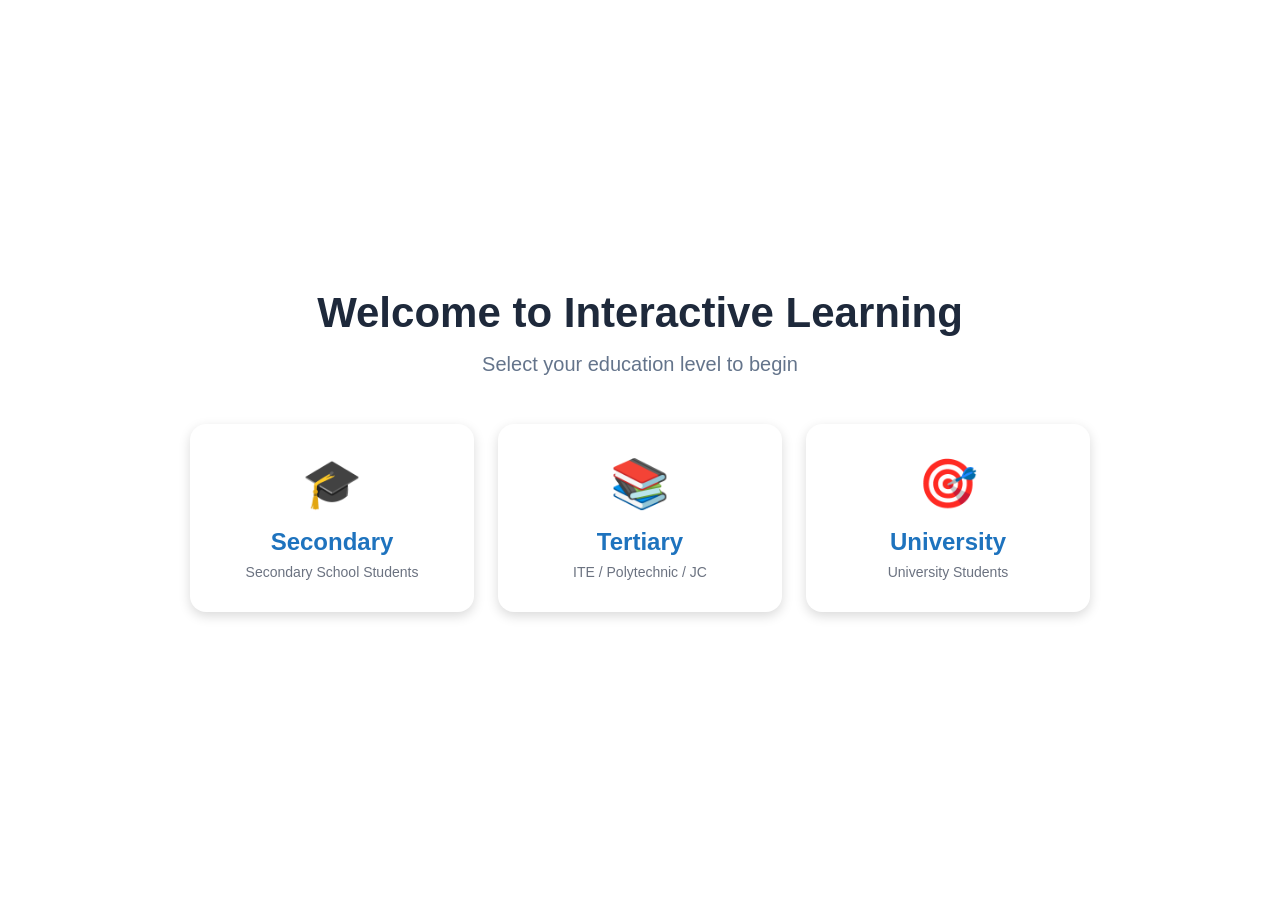
==== commit ada390c5: "UI slight change" ====
--- a/index.html
+++ b/index.html
@@ -20,15 +20,10 @@
           <div class="education-name">Secondary</div>
           <div class="education-description">Secondary School Students</div>
         </button>
-        <button class="education-option" data-level="ite">
-          <div class="education-icon">🔧</div>
-          <div class="education-name">ITE</div>
-          <div class="education-description">Institute of Technical Education</div>
-        </button>
-        <button class="education-option" data-level="polytechnic">
+        <button class="education-option" data-level="post-secondary">
           <div class="education-icon">📚</div>
-          <div class="education-name">Polytechnic</div>
-          <div class="education-description">Polytechnic Students</div>
+          <div class="education-name">Tertiary</div>
+          <div class="education-description">ITE / Polytechnic / JC</div>
         </button>
         <button class="education-option" data-level="university">
           <div class="education-icon">🎯</div>
@@ -55,7 +50,7 @@
     <div class="sidebar-content">
       <div class="sidebar-header">
         <h2>Learning Modules</h2>
-        <div class="progress-indicator" id="progressIndicator">Completed 0/6</div>
+        <div class="progress-indicator" id="progressIndicator">Completed 0/3</div>
       </div>
       <div class="module-list" id="moduleList">
         <!-- Modules will be dynamically inserted here -->
@@ -63,7 +58,7 @@
       <a href="certification.html" class="certificate-link-sidebar" id="certificateLink" title="Get Your Certificate">
         <span class="cert-icon" id="certIcon">🏆</span> Get Certificate
         <span class="cert-lock-icon" id="certLockIcon">🔒</span>
-        <span class="cert-tooltip" id="certTooltip">Complete all 6 modules to unlock</span>
+        <span class="cert-tooltip" id="certTooltip">Complete all 3 modules to unlock</span>
       </a>
       <a href="dashboard.html" class="dashboard-link-sidebar" title="View Dashboard">
         📊 View Dashboard
--- a/styles.css
+++ b/styles.css
@@ -718,18 +718,79 @@
 
 /* End screen card */
 .end-card{
-  background: #888888;
-  color: #374151;
-  padding: 25px;
+  background: rgba(255, 255, 255, 0.95);
+  color: #1f2937;
+  padding: 40px;
   border-radius: 20px;
   text-align: center;
   width: min(800px, 90%);
-  box-shadow: 0 10px 30px rgba(0,0,0,0.15);
+  max-height: 85vh;
+  overflow-y: auto;
+  box-shadow: 0 10px 40px rgba(0, 0, 0, 0.3);
 }
 
 .end-card h2{
-  margin: 0 0 18px;
+  margin: 0 0 24px;
   font-size: 42px;
+  font-weight: 700;
+  color: #1f2937;
+}
+
+.end-card h3 {
+  color: #5a67d8;
+  font-size: 24px;
+  margin-bottom: 15px;
+  font-weight: 600;
+}
+
+/* Button styles for end screen */
+.btn-primary {
+  background: #ffffff;
+  color: #1f2937;
+  font-weight: 600;
+  border: 2px solid #e5e7eb;
+  padding: 16px 32px;
+  font-size: 16px;
+  transition: all 0.2s ease;
+}
+
+.btn-primary:hover {
+  background: #f9fafb;
+  border-color: #d1d5db;
+  transform: scale(1.05);
+}
+
+.btn-reflection {
+  background: linear-gradient(135deg, #9333ea 0%, #7c3aed 100%);
+  color: white;
+  font-weight: 600;
+  padding: 16px 32px;
+  font-size: 16px;
+  border: none;
+  transition: all 0.2s ease;
+}
+
+.btn-reflection:hover {
+  background: linear-gradient(135deg, #7c3aed 0%, #6d28d9 100%);
+  transform: scale(1.05);
+}
+
+.btn-dashboard {
+  background: linear-gradient(135deg, #3b82f6 0%, #2563eb 100%);
+  color: white;
+  font-weight: 600;
+  padding: 16px 32px;
+  font-size: 16px;
+  text-decoration: none;
+  display: inline-block;
+  border: none;
+  border-radius: 14px;
+  transition: all 0.2s ease;
+}
+
+.btn-dashboard:hover {
+  background: linear-gradient(135deg, #2563eb 0%, #1d4ed8 100%);
+  transform: scale(1.05);
 }
 
 /* Modal on top of end overlay */
@@ -1017,4 +1078,29 @@
   .choice-description {
     font-size: 14px;
   }
+  
+  .end-card {
+    padding: 24px;
+    max-width: 95%;
+  }
+  
+  .end-card h2 {
+    font-size: 32px;
+  }
+  
+  .end-card h3 {
+    font-size: 20px;
+  }
+  
+  .btn {
+    font-size: 14px;
+    padding: 14px 28px;
+  }
+  
+  .btn-primary,
+  .btn-reflection,
+  .btn-dashboard {
+    padding: 14px 24px;
+    font-size: 14px;
+  }
 }
